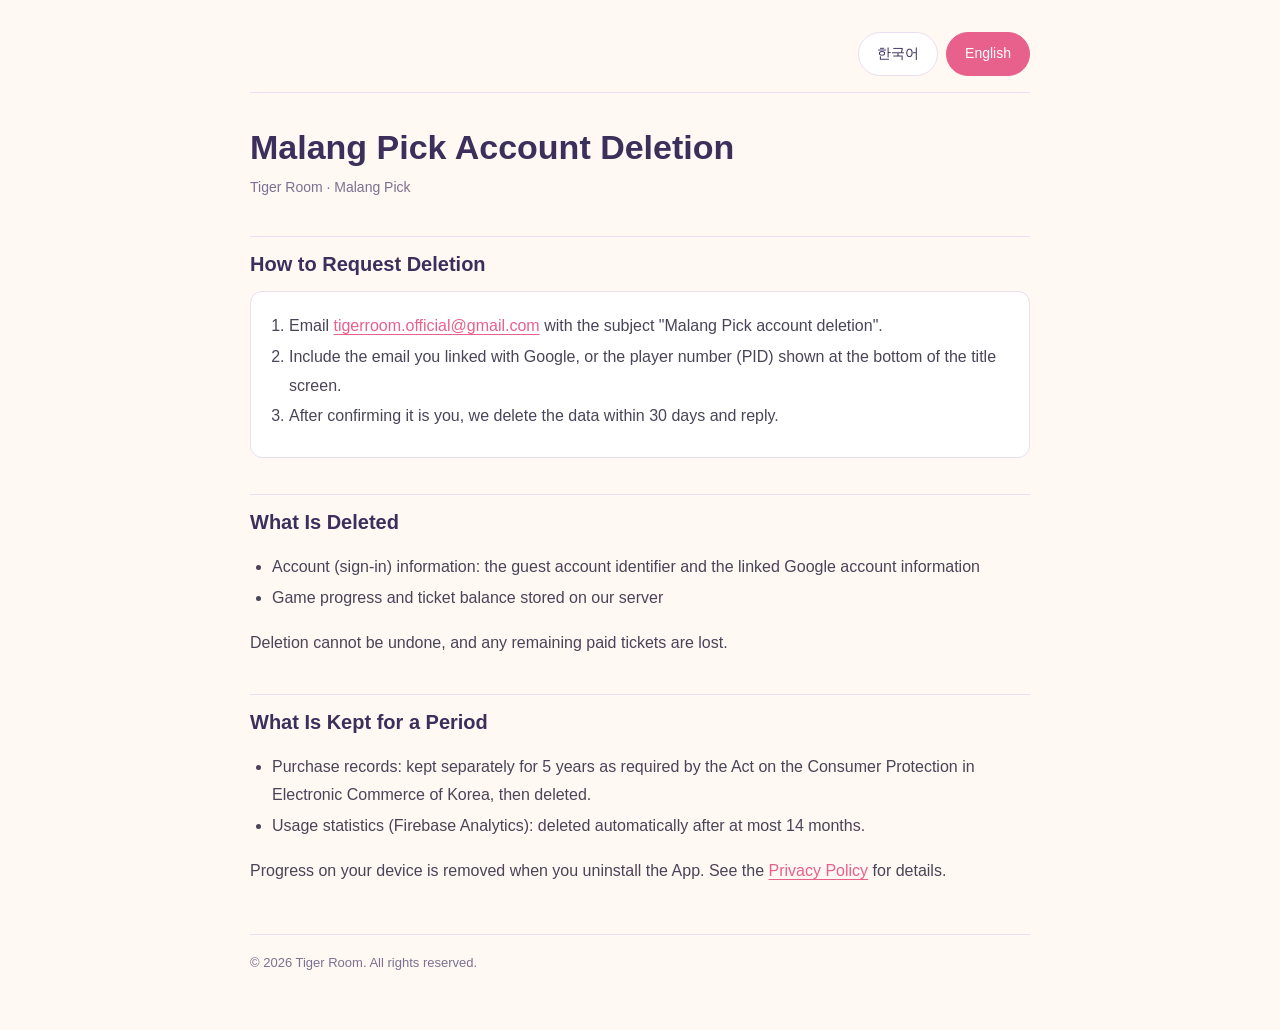
==== account-deletion.html @ 7fa78743 "Malang Pick privacy policy, terms of service and account deletion pages Served at mallang.tigerroom." ====
<!DOCTYPE html>
<html lang="ko">
<head>
<meta charset="UTF-8">
<meta name="viewport" content="width=device-width, initial-scale=1.0">
<title>말랑픽 계정 삭제 안내 · Malang Pick Account Deletion</title>
<meta name="description" content="Tiger Room 말랑픽(Malang Pick) 계정과 데이터 삭제 요청 방법">
<link rel="stylesheet" href="assets/site.css">
</head>
<body>

<div class="lang-toggle" role="group" aria-label="언어 / Language">
  <button type="button" data-lang="ko">한국어</button>
  <button type="button" data-lang="en">English</button>
</div>

<main id="ko" class="section" lang="ko">
<h1>말랑픽 계정 삭제 안내</h1>
<p class="updated">Tiger Room · 말랑픽(Malang Pick)</p>

<h2>삭제 요청 방법</h2>
<div class="box">
<ol>
  <li><a href="mailto:tigerroom.official@gmail.com?subject=%EB%A7%90%EB%9E%91%ED%94%BD%20%EA%B3%84%EC%A0%95%20%EC%82%AD%EC%A0%9C%20%EC%9A%94%EC%B2%AD">tigerroom.official@gmail.com</a>으로 제목 "말랑픽 계정 삭제 요청" 메일을 보냅니다.</li>
  <li>본문에 Google 연결에 쓴 이메일, 또는 앱 첫 화면 아래에 보이는 플레이어 번호(PID)를 적습니다.</li>
  <li>본인 확인 후 30일 이내에 삭제하고 결과를 회신합니다.</li>
</ol>
</div>

<h2>삭제되는 정보</h2>
<ul>
  <li>계정(로그인) 정보: 게스트 계정 식별자, 연결한 Google 계정 정보</li>
  <li>서버에 저장된 게임 기록과 티켓 잔액</li>
</ul>
<p>삭제하면 복구할 수 없고, 남은 유료 티켓도 함께 사라집니다.</p>

<h2>보관 후 파기하는 정보</h2>
<ul>
  <li>결제 기록: 「전자상거래 등에서의 소비자보호에 관한 법률」에 따라 5년간 분리 보관한 뒤 파기합니다.</li>
  <li>이용 통계(Firebase Analytics): 최대 14개월 뒤 자동 삭제됩니다.</li>
</ul>
<p>기기 안의 기록은 앱을 삭제하면 지워집니다. 자세한 내용은 <a href="privacy-policy.html">개인정보처리방침</a>을 참고해 주세요.</p>
</main>

<main id="en" class="section" lang="en">
<h1>Malang Pick Account Deletion</h1>
<p class="updated">Tiger Room · Malang Pick</p>

<h2>How to Request Deletion</h2>
<div class="box">
<ol>
  <li>Email <a href="mailto:tigerroom.official@gmail.com?subject=Malang%20Pick%20account%20deletion">tigerroom.official@gmail.com</a> with the subject "Malang Pick account deletion".</li>
  <li>Include the email you linked with Google, or the player number (PID) shown at the bottom of the title screen.</li>
  <li>After confirming it is you, we delete the data within 30 days and reply.</li>
</ol>
</div>

<h2>What Is Deleted</h2>
<ul>
  <li>Account (sign-in) information: the guest account identifier and the linked Google account information</li>
  <li>Game progress and ticket balance stored on our server</li>
</ul>
<p>Deletion cannot be undone, and any remaining paid tickets are lost.</p>

<h2>What Is Kept for a Period</h2>
<ul>
  <li>Purchase records: kept separately for 5 years as required by the Act on the Consumer Protection in Electronic Commerce of Korea, then deleted.</li>
  <li>Usage statistics (Firebase Analytics): deleted automatically after at most 14 months.</li>
</ul>
<p>Progress on your device is removed when you uninstall the App. See the <a href="privacy-policy.html?lang=en">Privacy Policy</a> for details.</p>
</main>

<footer>&copy; 2026 Tiger Room. All rights reserved.</footer>
<script src="assets/lang.js"></script>
</body>
</html>
---- assets/site.css ----
:root {
  color-scheme: light;
  --bg: #fff8f3;
  --card: #ffffff;
  --ink: #3b2f5c;
  --text: #4a4458;
  --soft: #7a7290;
  --accent: #e8618c;
  --accent-ink: #ffffff;
  --line: #eadff0;
  --head: #f6eefa;
}
@media (prefers-color-scheme: dark) {
  :root {
    color-scheme: dark;
    --bg: #1c1826;
    --card: #241f31;
    --ink: #efe8ff;
    --text: #d9d3e6;
    --soft: #a79fbe;
    --accent: #ff8fb1;
    --accent-ink: #1c1826;
    --line: #3a3350;
    --head: #2c2640;
  }
}
* { box-sizing: border-box; }
body {
  margin: 0 auto;
  max-width: 820px;
  padding: 32px 20px 56px;
  font-family: -apple-system, BlinkMacSystemFont, "Apple SD Gothic Neo", "Noto Sans KR", "Segoe UI", sans-serif;
  line-height: 1.8;
  background: var(--bg);
  color: var(--text);
  overflow-wrap: anywhere;
}
h1 { color: var(--ink); font-size: clamp(26px, 5vw, 34px); line-height: 1.35; margin: 32px 0 4px; }
h2 { color: var(--ink); font-size: 20px; line-height: 1.5; margin: 36px 0 8px; padding-top: 12px; border-top: 1px solid var(--line); }
h3 { color: var(--ink); font-size: 16px; margin: 20px 0 4px; }
a { color: var(--accent); text-underline-offset: 3px; }
:focus-visible { outline: 3px solid var(--accent); outline-offset: 3px; }
.updated { color: var(--soft); font-size: 14px; margin: 0 0 20px; }
.lead { background: var(--card); border: 1px solid var(--line); border-radius: 12px; padding: 14px 16px; }
.lang-toggle { display: flex; justify-content: flex-end; gap: 8px; padding-bottom: 16px; border-bottom: 1px solid var(--line); }
.lang-toggle button {
  min-height: 44px; padding: 8px 18px; border: 1px solid var(--line); border-radius: 999px;
  background: var(--card); color: var(--ink); font: inherit; font-size: 14px; cursor: pointer;
}
.lang-toggle button.active { background: var(--accent); border-color: var(--accent); color: var(--accent-ink); }
.section { display: none; }
.section.active { display: block; }
table { width: 100%; border-collapse: collapse; margin: 12px 0 8px; font-size: 14px; table-layout: fixed; background: var(--card); }
th, td { border: 1px solid var(--line); padding: 9px 10px; text-align: left; vertical-align: top; }
th { background: var(--head); color: var(--ink); }
ul, ol { padding-left: 22px; }
li { margin: 2px 0; }
.box { background: var(--card); border: 1px solid var(--line); border-radius: 12px; padding: 4px 16px 10px; margin: 12px 0; }
.links { display: flex; flex-wrap: wrap; gap: 8px 16px; font-size: 14px; }
footer { margin-top: 48px; padding-top: 16px; border-top: 1px solid var(--line); color: var(--soft); font-size: 13px; }
@media (max-width: 480px) {
  body { padding: 20px 16px 40px; }
  th, td { padding: 7px 6px; font-size: 12.5px; }
}
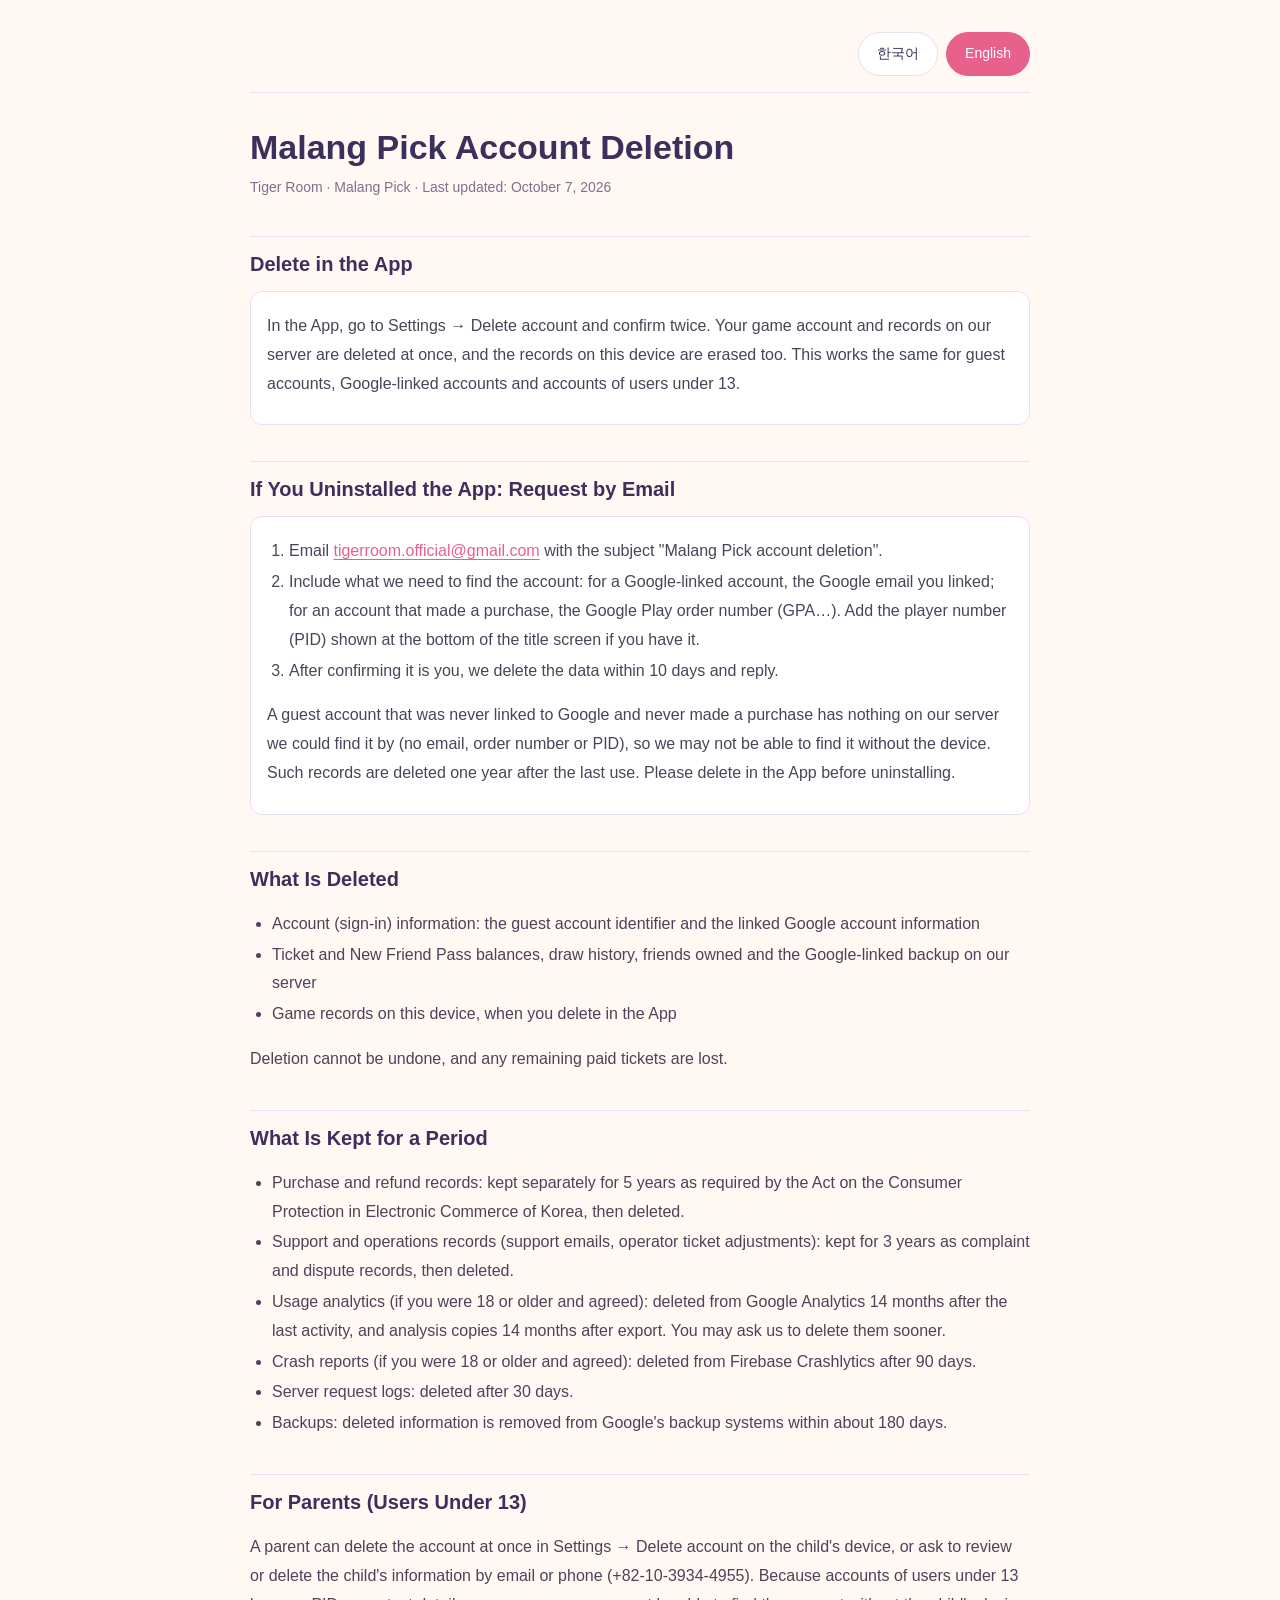
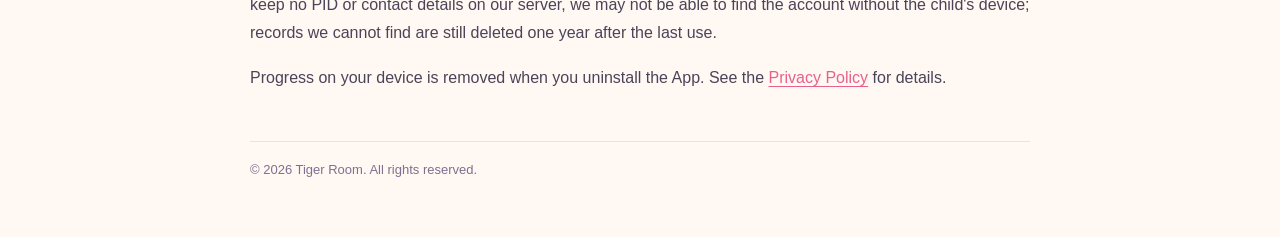
==== commit bc3d57ea: "Privacy policy 2026-10-07 for the first release; account deletion page - Matches b218: optional anal" ====
--- a/account-deletion.html
+++ b/account-deletion.html
@@ -16,57 +16,85 @@
 
 <main id="ko" class="section" lang="ko">
 <h1>말랑픽 계정 삭제 안내</h1>
-<p class="updated">Tiger Room · 말랑픽(Malang Pick)</p>
+<p class="updated">Tiger Room · 말랑픽(Malang Pick) · 최종 수정: 2026년 10월 7일</p>
 
-<h2>삭제 요청 방법</h2>
+<h2>앱에서 바로 삭제</h2>
+<div class="box">
+<p>앱의 설정 → 계정 삭제에서 두 번 확인하면 서버의 게임 계정과 기록이 바로 삭제되고, 이 기기의 기록도 지워집니다. 게스트 계정, Google 연결 계정, 13세 미만 계정 모두 같습니다.</p>
+</div>
+
+<h2>앱을 지웠다면: 이메일로 요청</h2>
 <div class="box">
 <ol>
   <li><a href="mailto:tigerroom.official@gmail.com?subject=%EB%A7%90%EB%9E%91%ED%94%BD%20%EA%B3%84%EC%A0%95%20%EC%82%AD%EC%A0%9C%20%EC%9A%94%EC%B2%AD">tigerroom.official@gmail.com</a>으로 제목 "말랑픽 계정 삭제 요청" 메일을 보냅니다.</li>
-  <li>본문에 Google 연결에 쓴 이메일, 또는 앱 첫 화면 아래에 보이는 플레이어 번호(PID)를 적습니다.</li>
-  <li>본인 확인 후 30일 이내에 삭제하고 결과를 회신합니다.</li>
+  <li>본문에 계정을 찾을 정보를 적습니다. Google 연결 계정은 연결한 Google 이메일을, 결제한 적이 있는 계정은 Google Play 주문번호(GPA…)를 적어 주세요. 앱 첫 화면 아래의 플레이어 번호(PID)가 있으면 함께 적어 주세요.</li>
+  <li>본인 확인 후 10일 이내에 삭제하고 결과를 회신합니다.</li>
 </ol>
+<p>Google에 연결하지 않았고 결제한 적도 없는 게스트 계정은 서버에 이메일 · 주문번호 · PID처럼 계정을 찾을 정보가 없어, 기기 없이는 찾지 못할 수 있습니다. 이런 기록은 마지막 이용 후 1년이 지나면 삭제됩니다. 앱을 지우기 전에 앱에서 삭제해 주세요.</p>
 </div>
 
 <h2>삭제되는 정보</h2>
 <ul>
   <li>계정(로그인) 정보: 게스트 계정 식별자, 연결한 Google 계정 정보</li>
-  <li>서버에 저장된 게임 기록과 티켓 잔액</li>
+  <li>서버의 티켓 · 새 친구 확정권 잔액, 뽑기 기록, 보유 친구, Google 연결 백업</li>
+  <li>앱에서 삭제한 경우 이 기기의 게임 기록</li>
 </ul>
 <p>삭제하면 복구할 수 없고, 남은 유료 티켓도 함께 사라집니다.</p>
 
 <h2>보관 후 파기하는 정보</h2>
 <ul>
-  <li>결제 기록: 「전자상거래 등에서의 소비자보호에 관한 법률」에 따라 5년간 분리 보관한 뒤 파기합니다.</li>
-  <li>이용 통계(Firebase Analytics): 최대 14개월 뒤 자동 삭제됩니다.</li>
+  <li>결제 · 환불 기록: 「전자상거래 등에서의 소비자보호에 관한 법률」에 따라 5년간 분리 보관한 뒤 파기합니다.</li>
+  <li>문의와 운영 처리 기록(문의 메일, 운영자의 티켓 지급 · 회수 기록): 소비자 불만 · 분쟁 처리 기록으로 3년간 보관한 뒤 파기합니다.</li>
+  <li>사용통계(18세 이상이 동의한 경우): Google Analytics에서 마지막 활동부터 14개월이 지나면 삭제되고, 분석용 사본도 14개월 뒤 삭제합니다. 더 빨리 지우도록 요청할 수 있습니다.</li>
+  <li>오류 보고(18세 이상이 동의한 경우): Firebase Crashlytics에서 90일 뒤 삭제됩니다.</li>
+  <li>서버 요청 기록: 30일 뒤 삭제됩니다.</li>
+  <li>백업: 삭제한 정보는 Google 백업 시스템에서도 최대 약 180일 안에 지워집니다.</li>
 </ul>
+
+<h2>보호자 안내 (13세 미만)</h2>
+<p>보호자는 아이의 기기에서 설정 → 계정 삭제로 바로 지우거나, 위 이메일 또는 전화(010-3934-4955)로 열람 · 삭제를 요청할 수 있습니다. 13세 미만 계정은 서버에 PID나 연락처를 두지 않아 기기 없이는 찾지 못할 수 있으며, 찾지 못한 기록도 마지막 이용 후 1년이 지나면 삭제됩니다.</p>
 <p>기기 안의 기록은 앱을 삭제하면 지워집니다. 자세한 내용은 <a href="privacy-policy.html">개인정보처리방침</a>을 참고해 주세요.</p>
 </main>
 
 <main id="en" class="section" lang="en">
 <h1>Malang Pick Account Deletion</h1>
-<p class="updated">Tiger Room · Malang Pick</p>
+<p class="updated">Tiger Room · Malang Pick · Last updated: October 7, 2026</p>
 
-<h2>How to Request Deletion</h2>
+<h2>Delete in the App</h2>
+<div class="box">
+<p>In the App, go to Settings → Delete account and confirm twice. Your game account and records on our server are deleted at once, and the records on this device are erased too. This works the same for guest accounts, Google-linked accounts and accounts of users under 13.</p>
+</div>
+
+<h2>If You Uninstalled the App: Request by Email</h2>
 <div class="box">
 <ol>
   <li>Email <a href="mailto:tigerroom.official@gmail.com?subject=Malang%20Pick%20account%20deletion">tigerroom.official@gmail.com</a> with the subject "Malang Pick account deletion".</li>
-  <li>Include the email you linked with Google, or the player number (PID) shown at the bottom of the title screen.</li>
-  <li>After confirming it is you, we delete the data within 30 days and reply.</li>
+  <li>Include what we need to find the account: for a Google-linked account, the Google email you linked; for an account that made a purchase, the Google Play order number (GPA…). Add the player number (PID) shown at the bottom of the title screen if you have it.</li>
+  <li>After confirming it is you, we delete the data within 10 days and reply.</li>
 </ol>
+<p>A guest account that was never linked to Google and never made a purchase has nothing on our server we could find it by (no email, order number or PID), so we may not be able to find it without the device. Such records are deleted one year after the last use. Please delete in the App before uninstalling.</p>
 </div>
 
 <h2>What Is Deleted</h2>
 <ul>
   <li>Account (sign-in) information: the guest account identifier and the linked Google account information</li>
-  <li>Game progress and ticket balance stored on our server</li>
+  <li>Ticket and New Friend Pass balances, draw history, friends owned and the Google-linked backup on our server</li>
+  <li>Game records on this device, when you delete in the App</li>
 </ul>
 <p>Deletion cannot be undone, and any remaining paid tickets are lost.</p>
 
 <h2>What Is Kept for a Period</h2>
 <ul>
-  <li>Purchase records: kept separately for 5 years as required by the Act on the Consumer Protection in Electronic Commerce of Korea, then deleted.</li>
-  <li>Usage statistics (Firebase Analytics): deleted automatically after at most 14 months.</li>
+  <li>Purchase and refund records: kept separately for 5 years as required by the Act on the Consumer Protection in Electronic Commerce of Korea, then deleted.</li>
+  <li>Support and operations records (support emails, operator ticket adjustments): kept for 3 years as complaint and dispute records, then deleted.</li>
+  <li>Usage analytics (if you were 18 or older and agreed): deleted from Google Analytics 14 months after the last activity, and analysis copies 14 months after export. You may ask us to delete them sooner.</li>
+  <li>Crash reports (if you were 18 or older and agreed): deleted from Firebase Crashlytics after 90 days.</li>
+  <li>Server request logs: deleted after 30 days.</li>
+  <li>Backups: deleted information is removed from Google's backup systems within about 180 days.</li>
 </ul>
+
+<h2>For Parents (Users Under 13)</h2>
+<p>A parent can delete the account at once in Settings → Delete account on the child's device, or ask to review or delete the child's information by email or phone (+82-10-3934-4955). Because accounts of users under 13 keep no PID or contact details on our server, we may not be able to find the account without the child's device; records we cannot find are still deleted one year after the last use.</p>
 <p>Progress on your device is removed when you uninstall the App. See the <a href="privacy-policy.html?lang=en">Privacy Policy</a> for details.</p>
 </main>
 
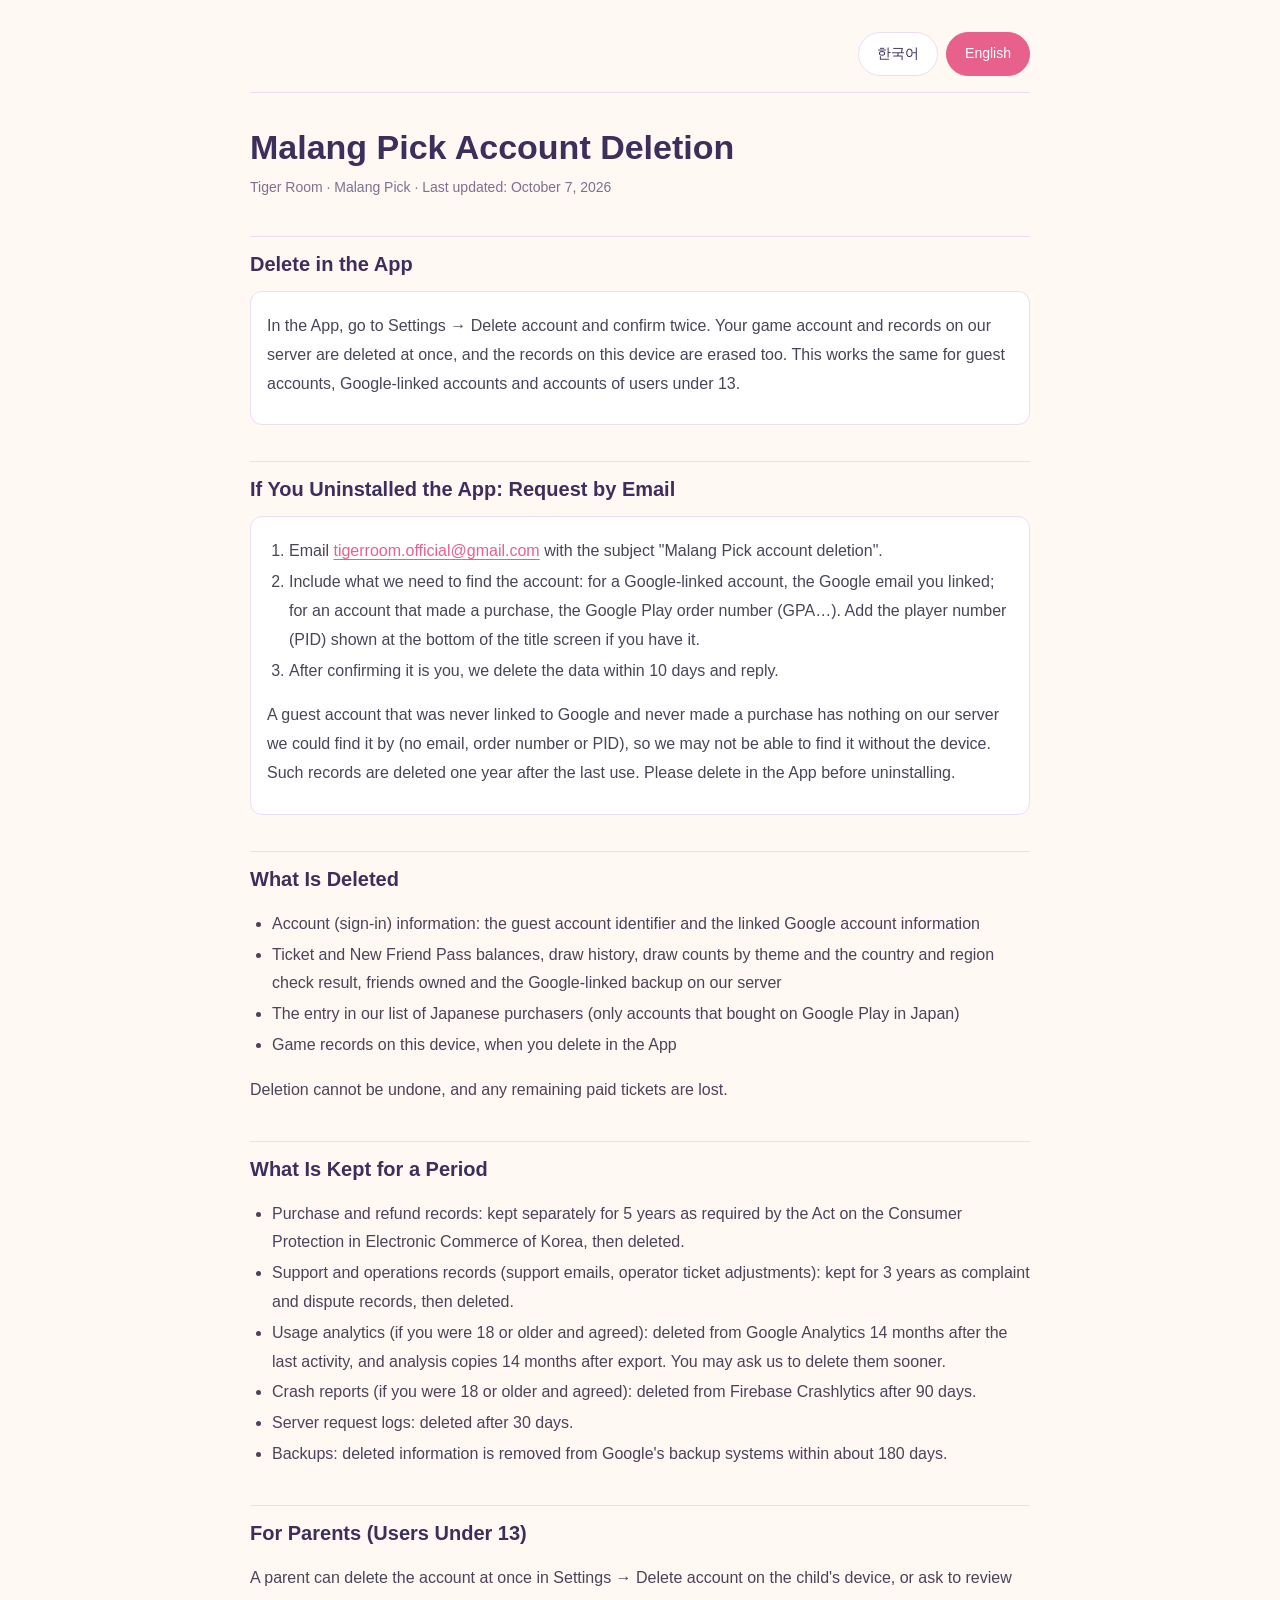
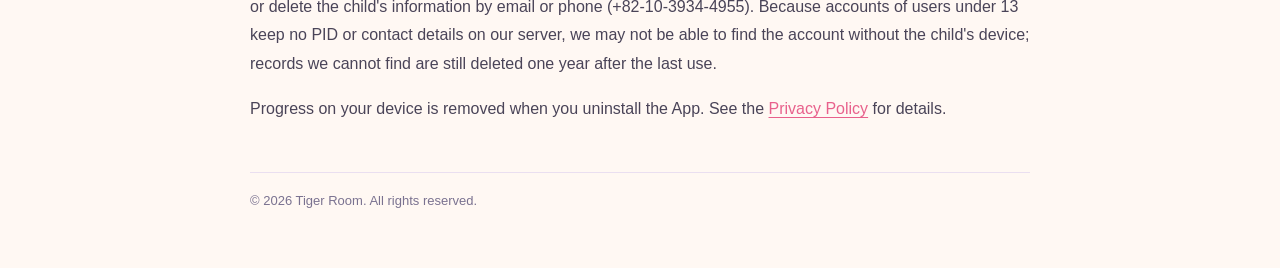
==== commit dd827aa1: "Privacy policy: country check, secret rule, purchase country, Japanese purchaser list, Korean under-" ====
--- a/account-deletion.html
+++ b/account-deletion.html
@@ -36,7 +36,8 @@
 <h2>삭제되는 정보</h2>
 <ul>
   <li>계정(로그인) 정보: 게스트 계정 식별자, 연결한 Google 계정 정보</li>
-  <li>서버의 티켓 · 새 친구 확정권 잔액, 뽑기 기록, 보유 친구, Google 연결 백업</li>
+  <li>서버의 티켓 · 새 친구 확정권 잔액, 뽑기 기록, 테마별 뽑기 횟수와 국가 · 지역 판정 결과, 보유 친구, Google 연결 백업</li>
+  <li>일본 결제자 목록의 항목(일본 Google Play에서 결제한 계정만)</li>
   <li>앱에서 삭제한 경우 이 기기의 게임 기록</li>
 </ul>
 <p>삭제하면 복구할 수 없고, 남은 유료 티켓도 함께 사라집니다.</p>
@@ -78,7 +79,8 @@
 <h2>What Is Deleted</h2>
 <ul>
   <li>Account (sign-in) information: the guest account identifier and the linked Google account information</li>
-  <li>Ticket and New Friend Pass balances, draw history, friends owned and the Google-linked backup on our server</li>
+  <li>Ticket and New Friend Pass balances, draw history, draw counts by theme and the country and region check result, friends owned and the Google-linked backup on our server</li>
+  <li>The entry in our list of Japanese purchasers (only accounts that bought on Google Play in Japan)</li>
   <li>Game records on this device, when you delete in the App</li>
 </ul>
 <p>Deletion cannot be undone, and any remaining paid tickets are lost.</p>
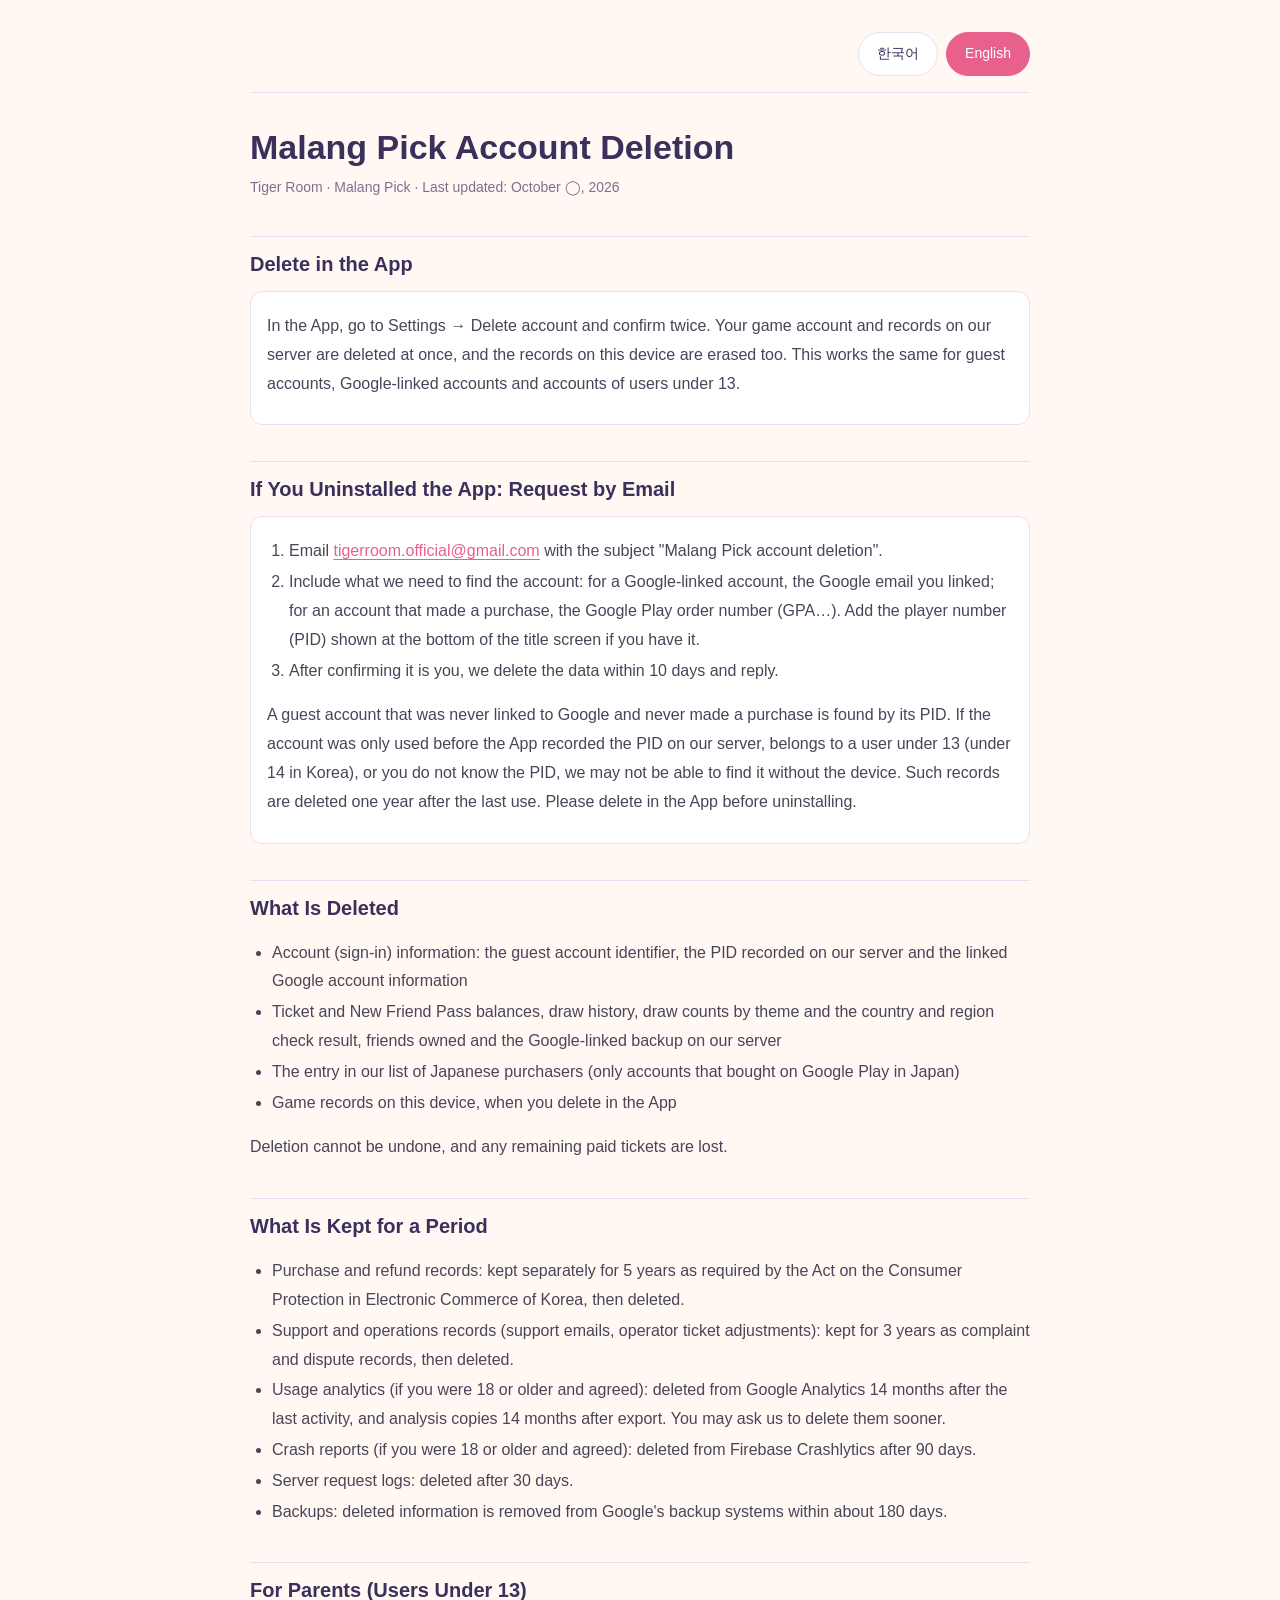
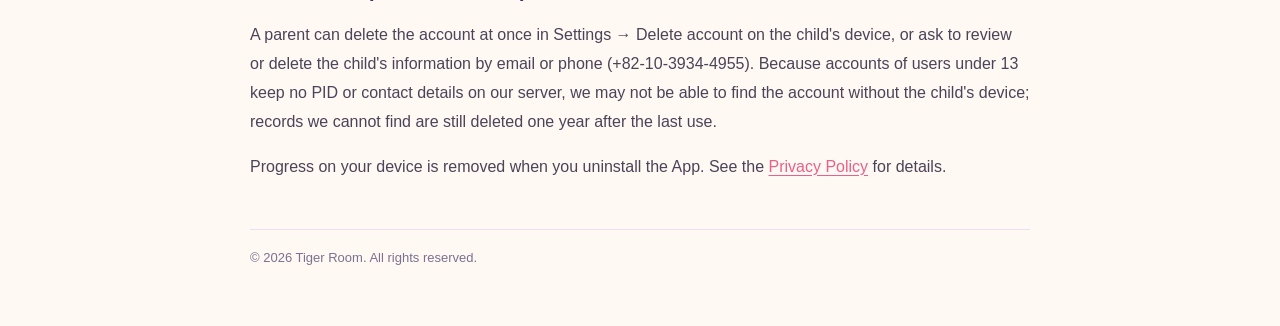
==== commit aa45386b: "Privacy policy draft: PID recorded on the server for accounts 13+ (14+ in Korea), ticket transfer by" ====
--- a/account-deletion.html
+++ b/account-deletion.html
@@ -16,7 +16,7 @@
 
 <main id="ko" class="section" lang="ko">
 <h1>말랑픽 계정 삭제 안내</h1>
-<p class="updated">Tiger Room · 말랑픽(Malang Pick) · 최종 수정: 2026년 10월 7일</p>
+<p class="updated">Tiger Room · 말랑픽(Malang Pick) · 최종 수정: 2026년 10월 ◯일</p>
 
 <h2>앱에서 바로 삭제</h2>
 <div class="box">
@@ -30,12 +30,12 @@
   <li>본문에 계정을 찾을 정보를 적습니다. Google 연결 계정은 연결한 Google 이메일을, 결제한 적이 있는 계정은 Google Play 주문번호(GPA…)를 적어 주세요. 앱 첫 화면 아래의 플레이어 번호(PID)가 있으면 함께 적어 주세요.</li>
   <li>본인 확인 후 10일 이내에 삭제하고 결과를 회신합니다.</li>
 </ol>
-<p>Google에 연결하지 않았고 결제한 적도 없는 게스트 계정은 서버에 이메일 · 주문번호 · PID처럼 계정을 찾을 정보가 없어, 기기 없이는 찾지 못할 수 있습니다. 이런 기록은 마지막 이용 후 1년이 지나면 삭제됩니다. 앱을 지우기 전에 앱에서 삭제해 주세요.</p>
+<p>Google에 연결하지 않았고 결제한 적도 없는 게스트 계정은 PID로 찾습니다. PID가 서버에 기록되기 전에만 앱을 쓴 계정, 13세 미만(한국은 만 14세 미만) 계정, PID를 모르는 경우에는 기기 없이는 찾지 못할 수 있습니다. 이런 기록은 마지막 이용 후 1년이 지나면 삭제됩니다. 앱을 지우기 전에 앱에서 삭제해 주세요.</p>
 </div>
 
 <h2>삭제되는 정보</h2>
 <ul>
-  <li>계정(로그인) 정보: 게스트 계정 식별자, 연결한 Google 계정 정보</li>
+  <li>계정(로그인) 정보: 게스트 계정 식별자, 서버에 기록한 PID, 연결한 Google 계정 정보</li>
   <li>서버의 티켓 · 새 친구 확정권 잔액, 뽑기 기록, 테마별 뽑기 횟수와 국가 · 지역 판정 결과, 보유 친구, Google 연결 백업</li>
   <li>일본 결제자 목록의 항목(일본 Google Play에서 결제한 계정만)</li>
   <li>앱에서 삭제한 경우 이 기기의 게임 기록</li>
@@ -59,7 +59,7 @@
 
 <main id="en" class="section" lang="en">
 <h1>Malang Pick Account Deletion</h1>
-<p class="updated">Tiger Room · Malang Pick · Last updated: October 7, 2026</p>
+<p class="updated">Tiger Room · Malang Pick · Last updated: October ◯, 2026</p>
 
 <h2>Delete in the App</h2>
 <div class="box">
@@ -73,12 +73,12 @@
   <li>Include what we need to find the account: for a Google-linked account, the Google email you linked; for an account that made a purchase, the Google Play order number (GPA…). Add the player number (PID) shown at the bottom of the title screen if you have it.</li>
   <li>After confirming it is you, we delete the data within 10 days and reply.</li>
 </ol>
-<p>A guest account that was never linked to Google and never made a purchase has nothing on our server we could find it by (no email, order number or PID), so we may not be able to find it without the device. Such records are deleted one year after the last use. Please delete in the App before uninstalling.</p>
+<p>A guest account that was never linked to Google and never made a purchase is found by its PID. If the account was only used before the App recorded the PID on our server, belongs to a user under 13 (under 14 in Korea), or you do not know the PID, we may not be able to find it without the device. Such records are deleted one year after the last use. Please delete in the App before uninstalling.</p>
 </div>
 
 <h2>What Is Deleted</h2>
 <ul>
-  <li>Account (sign-in) information: the guest account identifier and the linked Google account information</li>
+  <li>Account (sign-in) information: the guest account identifier, the PID recorded on our server and the linked Google account information</li>
   <li>Ticket and New Friend Pass balances, draw history, draw counts by theme and the country and region check result, friends owned and the Google-linked backup on our server</li>
   <li>The entry in our list of Japanese purchasers (only accounts that bought on Google Play in Japan)</li>
   <li>Game records on this device, when you delete in the App</li>
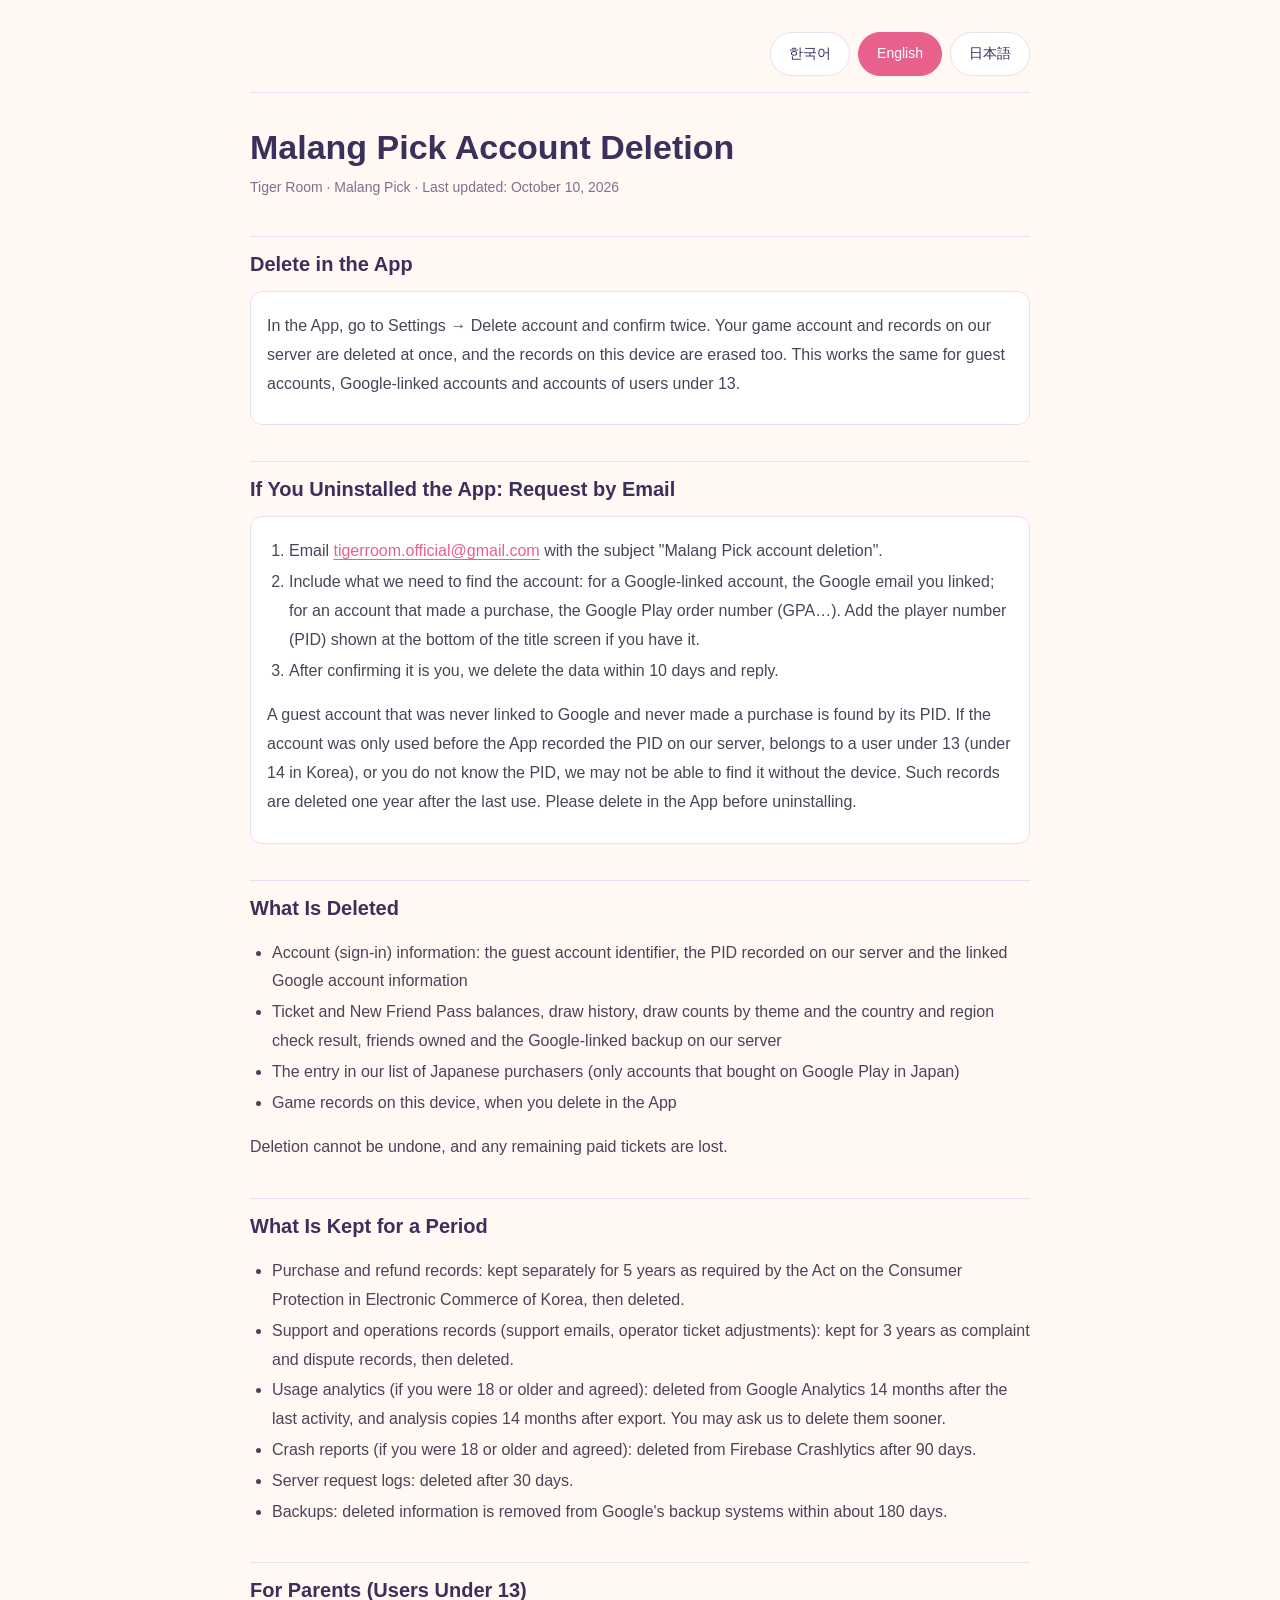
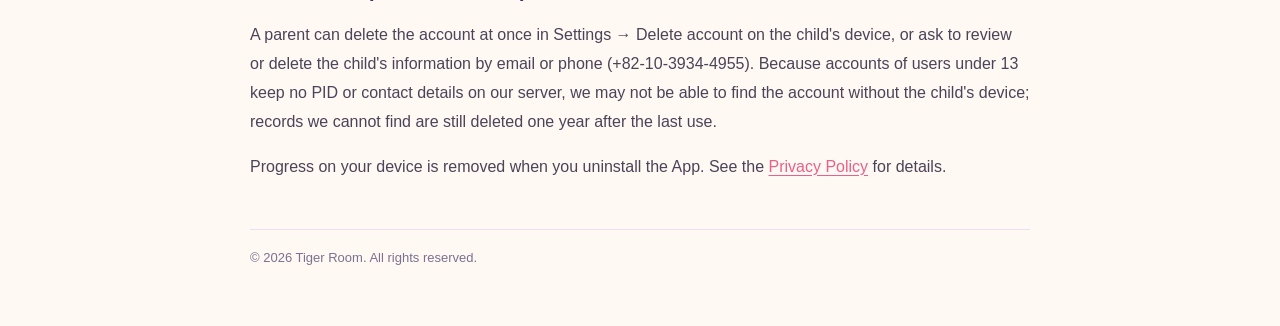
==== commit b06a5fe3: "Japan release pages (2026-10-10): Japanese privacy policy, terms, account deletion, 特定商取引法に基づく表記, 提供" ====
--- a/account-deletion.html
+++ b/account-deletion.html
@@ -3,20 +3,21 @@
 <head>
 <meta charset="UTF-8">
 <meta name="viewport" content="width=device-width, initial-scale=1.0">
-<title>말랑픽 계정 삭제 안내 · Malang Pick Account Deletion</title>
+<title>말랑픽 계정 삭제 안내 · Malang Pick Account Deletion · マランピック アカウント削除のご案内</title>
 <meta name="description" content="Tiger Room 말랑픽(Malang Pick) 계정과 데이터 삭제 요청 방법">
 <link rel="stylesheet" href="assets/site.css">
 </head>
 <body>
 
-<div class="lang-toggle" role="group" aria-label="언어 / Language">
+<div class="lang-toggle" role="group" aria-label="언어 / Language / 言語">
   <button type="button" data-lang="ko">한국어</button>
   <button type="button" data-lang="en">English</button>
+  <button type="button" data-lang="ja">日本語</button>
 </div>
 
 <main id="ko" class="section" lang="ko">
 <h1>말랑픽 계정 삭제 안내</h1>
-<p class="updated">Tiger Room · 말랑픽(Malang Pick) · 최종 수정: 2026년 10월 ◯일</p>
+<p class="updated">Tiger Room · 말랑픽(Malang Pick) · 최종 수정: 2026년 10월 10일</p>
 
 <h2>앱에서 바로 삭제</h2>
 <div class="box">
@@ -59,7 +60,7 @@
 
 <main id="en" class="section" lang="en">
 <h1>Malang Pick Account Deletion</h1>
-<p class="updated">Tiger Room · Malang Pick · Last updated: October ◯, 2026</p>
+<p class="updated">Tiger Room · Malang Pick · Last updated: October 10, 2026</p>
 
 <h2>Delete in the App</h2>
 <div class="box">
@@ -100,6 +101,51 @@
 <p>Progress on your device is removed when you uninstall the App. See the <a href="privacy-policy.html?lang=en">Privacy Policy</a> for details.</p>
 </main>
 
+<!-- Draft 2026-10-07 (Builds/japan-launch-20261007, not published): the ko/en page of 2026-10-07 (mallang-site dd827aa) in Japanese, merged with
+     the Opus/Astra review (review/ja-store-web-decisions.md); "b219" lines are the same additions as privacy-policy section 8. The app opens this page with ?lang=ja from b219 (ShellAccountUI.OpenDeletionPage). -->
+<main id="ja" class="section" lang="ja">
+<h1>マランピック アカウント削除のご案内</h1>
+<p class="updated">Tiger Room · マランピック（Malang Pick） · 最終更新：2026年10月10日</p>
+
+<h2>アプリですぐに削除</h2>
+<div class="box">
+<p>アプリの設定 → アカウント削除で2回確認すると、サーバーのゲームアカウントと記録がすぐに削除され、この端末の記録も消去されます。ゲストアカウント、Google連携アカウント、13歳未満の方のアカウントのいずれも同じです。</p>
+</div>
+
+<h2>アプリを削除した場合：メールでお申し込み</h2>
+<div class="box">
+<ol>
+  <li><a href="mailto:tigerroom.official@gmail.com?subject=%E3%83%9E%E3%83%A9%E3%83%B3%E3%83%94%E3%83%83%E3%82%AF%20%E3%82%A2%E3%82%AB%E3%82%A6%E3%83%B3%E3%83%88%E5%89%8A%E9%99%A4%E3%81%AE%E3%81%8A%E7%94%B3%E3%81%97%E8%BE%BC%E3%81%BF">tigerroom.official@gmail.com</a>に、件名「マランピック アカウント削除のお申し込み」でメールをお送りください。</li>
+  <li>本文に、アカウントを探すための情報をお書きください。Google連携アカウントは連携したGoogleのメールアドレスを、購入したことのあるアカウントはGoogle Playの注文番号（GPA…）をお書きください。タイトル画面の下に表示されるプレイヤー番号（PID）がわかれば、あわせてお書きください。</li>
+  <li>ご本人の確認後、10日以内に削除し、結果をご返信します。</li>
+</ol>
+<p>Google連携をしたことがなく、購入したこともないゲストアカウントは、PIDで探します。PIDがサーバーに記録される前にだけアプリを使ったアカウント、13歳未満（韓国は満14歳未満）の方のアカウント、PIDがわからない場合は、端末がないと見つけられないことがあります。このような記録は、最後の利用から1年がたつと削除されます。アプリを削除する前に、アプリでアカウントを削除してください。</p>
+</div>
+
+<h2>削除される情報</h2>
+<ul>
+  <li>アカウント（ログイン）の情報：ゲストアカウントの識別子、サーバーに記録したPID、連携したGoogleアカウントの情報</li>
+  <li>サーバーのチケット・未所持確定チケットの残高、ガチャの記録、テーマごとのガチャの回数と国・地域の判定の結果<!-- b219 -->、持っているともだち、Google連携のバックアップ</li>
+  <li>日本の購入者の一覧に登録されたそのアカウントの情報（日本のGoogle Playで購入したアカウントだけ）<!-- b219 --></li>
+  <li>アプリで削除した場合は、この端末のゲームの記録</li>
+</ul>
+<p>削除すると元に戻せず、残っている有償チケットもいっしょに消えます。</p>
+
+<h2>保存したあとに破棄する情報</h2>
+<ul>
+  <li>購入・払い戻しの記録：運営会社の所在国である韓国の「電子商取引等における消費者保護に関する法律」にもとづき、5年間ほかの情報と分けて保存したあとに破棄します。</li>
+  <li>お問い合わせと運営上の処理の記録（お問い合わせのメール、運営者によるチケットの付与・回収の記録）：消費者の苦情・紛争の処理の記録として3年間保存したあとに破棄します。</li>
+  <li>利用統計（18歳以上の方が同意した場合）：Google Analyticsで最後の活動から14か月がたつと削除され、分析用のコピーも14か月後に削除します。より早い削除をご請求いただくこともできます。</li>
+  <li>エラーレポート（18歳以上の方が同意した場合）：Firebase Crashlyticsで90日後に削除されます。</li>
+  <li>サーバーのリクエストの記録：30日後に削除されます。</li>
+  <li>バックアップ：削除した情報は、Googleのバックアップシステムからも、最長でおよそ180日以内に消去されます。</li>
+</ul>
+
+<h2>保護者の方へ（13歳未満のお子さま）</h2>
+<p>保護者の方は、お子さまの端末でアプリを開き、設定 → アカウント削除からすぐに削除するか、上のメールまたは電話（+82-10-3934-4955）で、閲覧・削除をご請求いただけます。13歳未満の方のアカウントは、サーバーにPIDや連絡先を置かないため、端末がないと見つけられないことがあります。見つけられなかった記録も、最後の利用から1年がたつと削除されます。</p>
+<p>端末内の記録は、アプリを削除すると消去されます。くわしくは<a href="privacy-policy.html?lang=ja">プライバシーポリシー</a>をご覧ください。</p>
+</main>
+
 <footer>&copy; 2026 Tiger Room. All rights reserved.</footer>
 <script src="assets/lang.js"></script>
 </body>
--- a/assets/site.css
+++ b/assets/site.css
@@ -42,12 +42,14 @@
 :focus-visible { outline: 3px solid var(--accent); outline-offset: 3px; }
 .updated { color: var(--soft); font-size: 14px; margin: 0 0 20px; }
 .lead { background: var(--card); border: 1px solid var(--line); border-radius: 12px; padding: 14px 16px; }
-.lang-toggle { display: flex; justify-content: flex-end; gap: 8px; padding-bottom: 16px; border-bottom: 1px solid var(--line); }
+.lang-toggle { display: flex; flex-wrap: wrap; justify-content: flex-end; gap: 8px; padding-bottom: 16px; border-bottom: 1px solid var(--line); }
 .lang-toggle button {
   min-height: 44px; padding: 8px 18px; border: 1px solid var(--line); border-radius: 999px;
   background: var(--card); color: var(--ink); font: inherit; font-size: 14px; cursor: pointer;
 }
 .lang-toggle button.active { background: var(--accent); border-color: var(--accent); color: var(--accent-ink); }
+/* Japanese sections and pages (2026-10, Builds/japan-launch-20261007): Japanese system fonts first */
+main:lang(ja), .lang-toggle button[data-lang="ja"] { font-family: -apple-system, BlinkMacSystemFont, "Hiragino Sans", "Hiragino Kaku Gothic ProN", "Noto Sans JP", "Yu Gothic", Meiryo, "Segoe UI", sans-serif; line-break: strict; }
 .section { display: none; }
 .section.active { display: block; }
 table { width: 100%; border-collapse: collapse; margin: 12px 0 8px; font-size: 14px; table-layout: fixed; background: var(--card); }
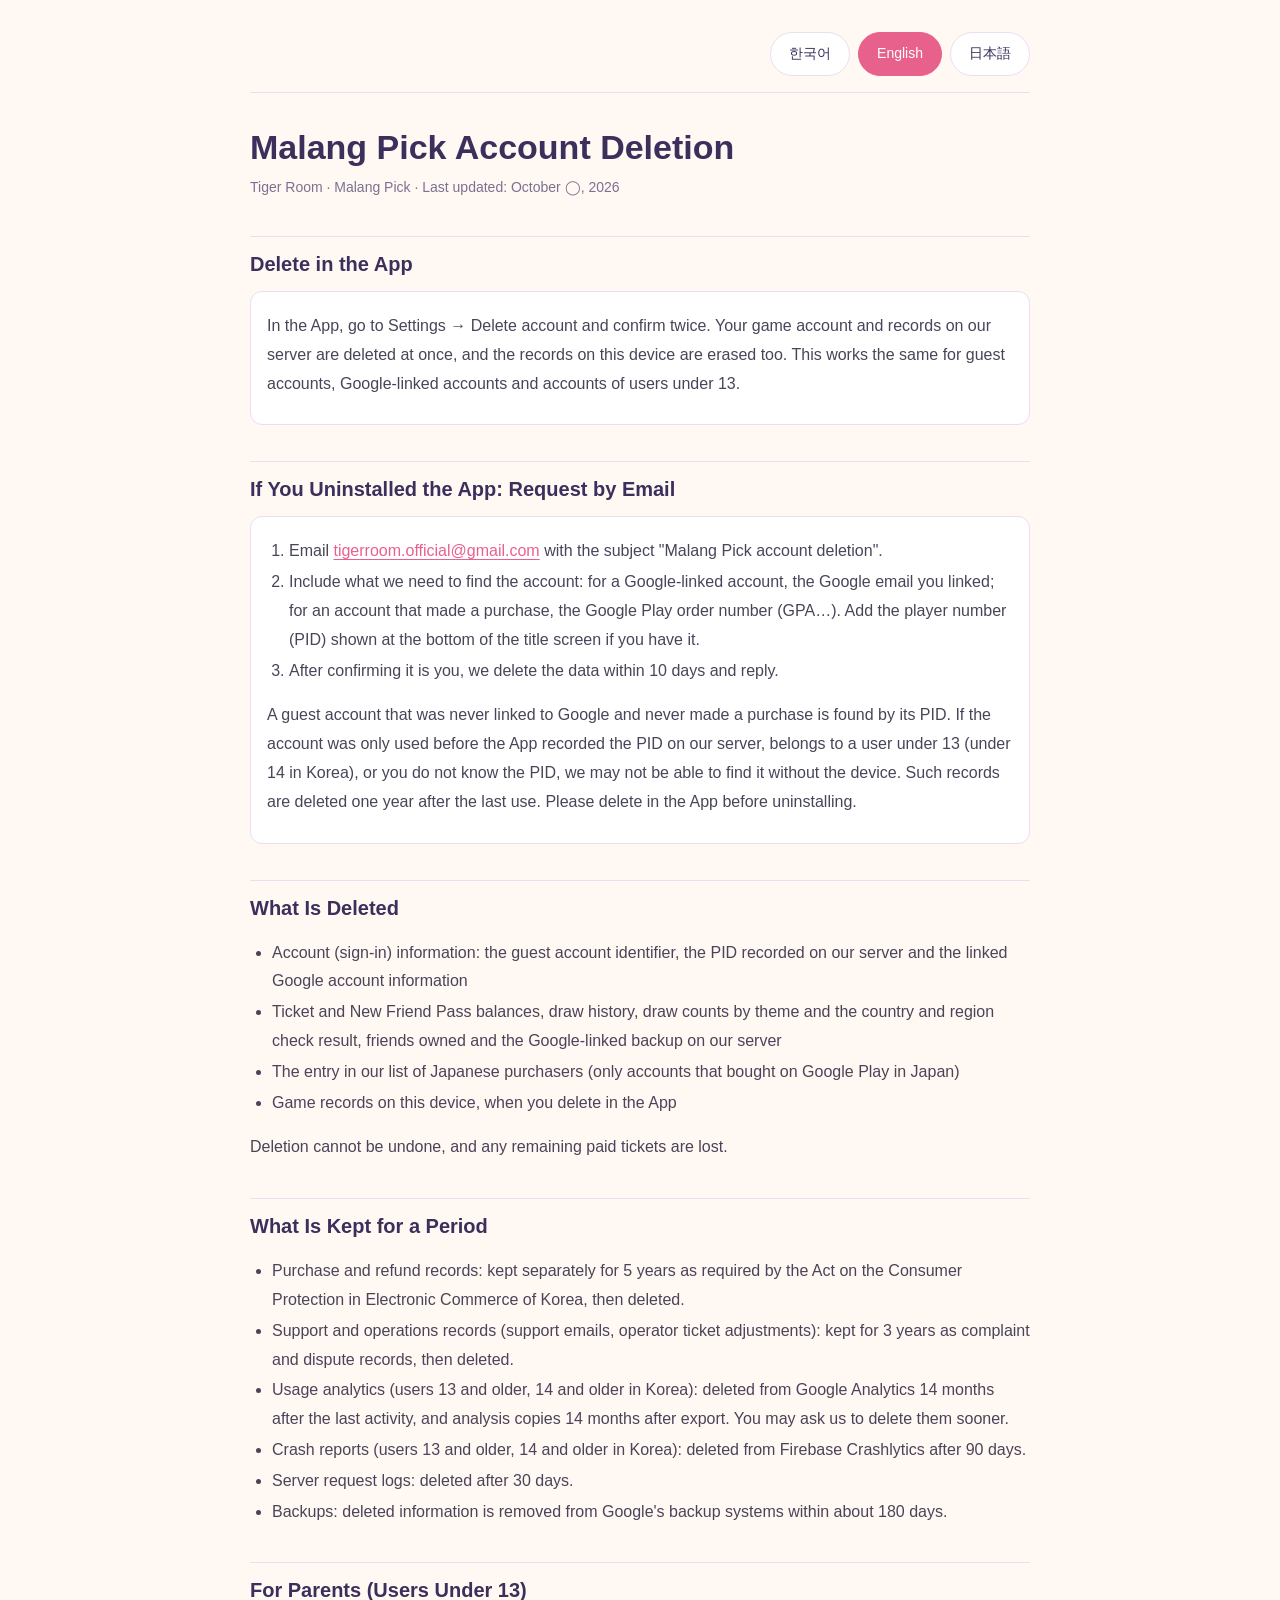
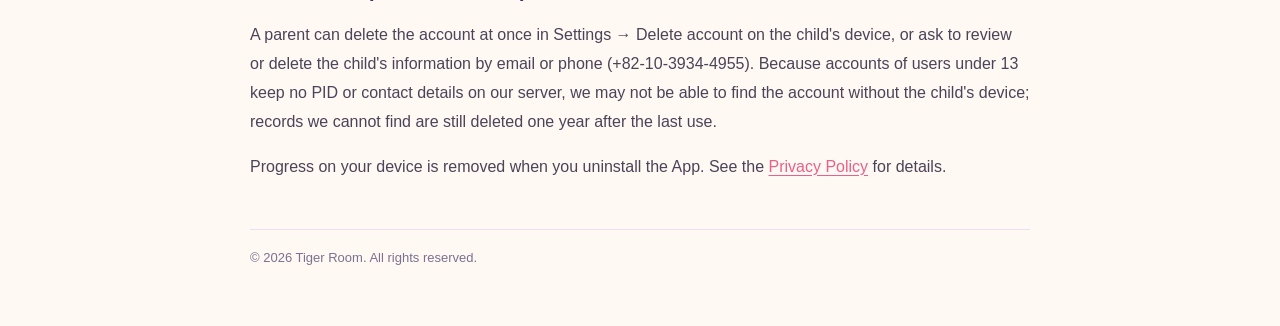
==== commit 9dbf934a: "Privacy policy draft: analytics and crash reports on by default for 13+ (14+ in Korea), ad measureme" ====
--- a/account-deletion.html
+++ b/account-deletion.html
@@ -17,7 +17,7 @@
 
 <main id="ko" class="section" lang="ko">
 <h1>말랑픽 계정 삭제 안내</h1>
-<p class="updated">Tiger Room · 말랑픽(Malang Pick) · 최종 수정: 2026년 10월 10일</p>
+<p class="updated">Tiger Room · 말랑픽(Malang Pick) · 최종 수정: 2026년 10월 ◯일</p>
 
 <h2>앱에서 바로 삭제</h2>
 <div class="box">
@@ -47,8 +47,8 @@
 <ul>
   <li>결제 · 환불 기록: 「전자상거래 등에서의 소비자보호에 관한 법률」에 따라 5년간 분리 보관한 뒤 파기합니다.</li>
   <li>문의와 운영 처리 기록(문의 메일, 운영자의 티켓 지급 · 회수 기록): 소비자 불만 · 분쟁 처리 기록으로 3년간 보관한 뒤 파기합니다.</li>
-  <li>사용통계(18세 이상이 동의한 경우): Google Analytics에서 마지막 활동부터 14개월이 지나면 삭제되고, 분석용 사본도 14개월 뒤 삭제합니다. 더 빨리 지우도록 요청할 수 있습니다.</li>
-  <li>오류 보고(18세 이상이 동의한 경우): Firebase Crashlytics에서 90일 뒤 삭제됩니다.</li>
+  <li>사용통계(13세 이상, 한국은 만 14세 이상): Google Analytics에서 마지막 활동부터 14개월이 지나면 삭제되고, 분석용 사본도 14개월 뒤 삭제합니다. 더 빨리 지우도록 요청할 수 있습니다.</li>
+  <li>오류 보고(13세 이상, 한국은 만 14세 이상): Firebase Crashlytics에서 90일 뒤 삭제됩니다.</li>
   <li>서버 요청 기록: 30일 뒤 삭제됩니다.</li>
   <li>백업: 삭제한 정보는 Google 백업 시스템에서도 최대 약 180일 안에 지워집니다.</li>
 </ul>
@@ -60,7 +60,7 @@
 
 <main id="en" class="section" lang="en">
 <h1>Malang Pick Account Deletion</h1>
-<p class="updated">Tiger Room · Malang Pick · Last updated: October 10, 2026</p>
+<p class="updated">Tiger Room · Malang Pick · Last updated: October ◯, 2026</p>
 
 <h2>Delete in the App</h2>
 <div class="box">
@@ -90,8 +90,8 @@
 <ul>
   <li>Purchase and refund records: kept separately for 5 years as required by the Act on the Consumer Protection in Electronic Commerce of Korea, then deleted.</li>
   <li>Support and operations records (support emails, operator ticket adjustments): kept for 3 years as complaint and dispute records, then deleted.</li>
-  <li>Usage analytics (if you were 18 or older and agreed): deleted from Google Analytics 14 months after the last activity, and analysis copies 14 months after export. You may ask us to delete them sooner.</li>
-  <li>Crash reports (if you were 18 or older and agreed): deleted from Firebase Crashlytics after 90 days.</li>
+  <li>Usage analytics (users 13 and older, 14 and older in Korea): deleted from Google Analytics 14 months after the last activity, and analysis copies 14 months after export. You may ask us to delete them sooner.</li>
+  <li>Crash reports (users 13 and older, 14 and older in Korea): deleted from Firebase Crashlytics after 90 days.</li>
   <li>Server request logs: deleted after 30 days.</li>
   <li>Backups: deleted information is removed from Google's backup systems within about 180 days.</li>
 </ul>
@@ -105,7 +105,7 @@
      the Opus/Astra review (review/ja-store-web-decisions.md); "b219" lines are the same additions as privacy-policy section 8. The app opens this page with ?lang=ja from b219 (ShellAccountUI.OpenDeletionPage). -->
 <main id="ja" class="section" lang="ja">
 <h1>マランピック アカウント削除のご案内</h1>
-<p class="updated">Tiger Room · マランピック（Malang Pick） · 最終更新：2026年10月10日</p>
+<p class="updated">Tiger Room · マランピック（Malang Pick） · 最終更新：2026年10月◯日</p>
 
 <h2>アプリですぐに削除</h2>
 <div class="box">
@@ -135,8 +135,8 @@
 <ul>
   <li>購入・払い戻しの記録：運営会社の所在国である韓国の「電子商取引等における消費者保護に関する法律」にもとづき、5年間ほかの情報と分けて保存したあとに破棄します。</li>
   <li>お問い合わせと運営上の処理の記録（お問い合わせのメール、運営者によるチケットの付与・回収の記録）：消費者の苦情・紛争の処理の記録として3年間保存したあとに破棄します。</li>
-  <li>利用統計（18歳以上の方が同意した場合）：Google Analyticsで最後の活動から14か月がたつと削除され、分析用のコピーも14か月後に削除します。より早い削除をご請求いただくこともできます。</li>
-  <li>エラーレポート（18歳以上の方が同意した場合）：Firebase Crashlyticsで90日後に削除されます。</li>
+  <li>利用統計（13歳以上、韓国は満14歳以上の方）：Google Analyticsで最後の活動から14か月がたつと削除され、分析用のコピーも14か月後に削除します。より早い削除をご請求いただくこともできます。</li>
+  <li>エラーレポート（13歳以上、韓国は満14歳以上の方）：Firebase Crashlyticsで90日後に削除されます。</li>
   <li>サーバーのリクエストの記録：30日後に削除されます。</li>
   <li>バックアップ：削除した情報は、Googleのバックアップシステムからも、最長でおよそ180日以内に消去されます。</li>
 </ul>
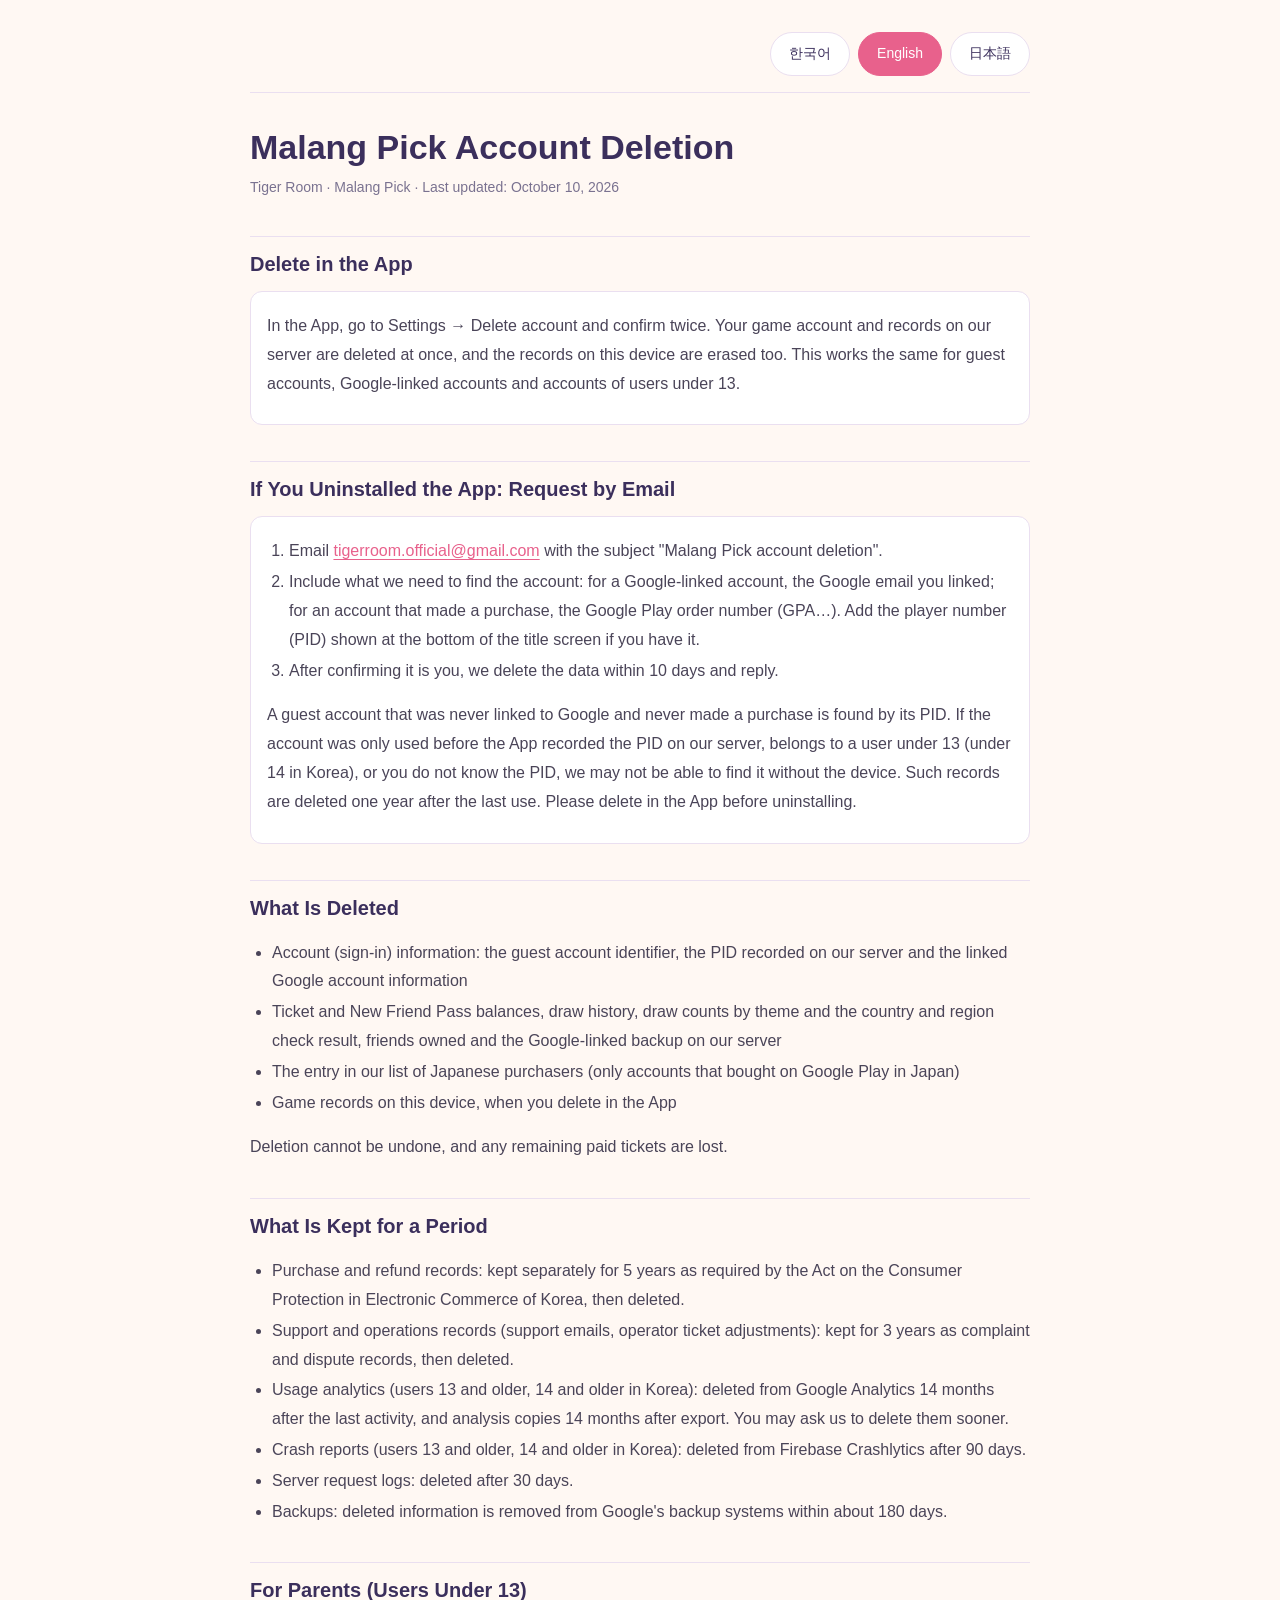
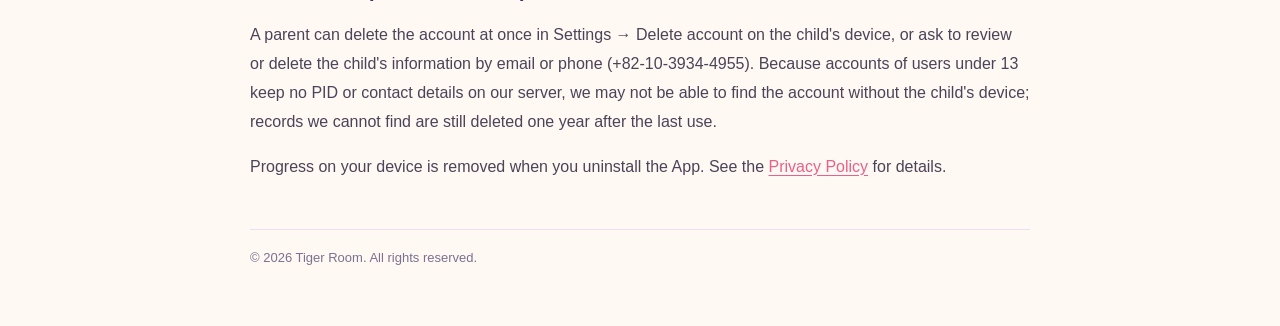
==== commit 1b809d11: "Privacy policy: analytics on by default for 13+ (14+ in Korea), ad measurement with Google Ads — eff" ====
--- a/account-deletion.html
+++ b/account-deletion.html
@@ -17,7 +17,7 @@
 
 <main id="ko" class="section" lang="ko">
 <h1>말랑픽 계정 삭제 안내</h1>
-<p class="updated">Tiger Room · 말랑픽(Malang Pick) · 최종 수정: 2026년 10월 ◯일</p>
+<p class="updated">Tiger Room · 말랑픽(Malang Pick) · 최종 수정: 2026년 10월 10일</p>
 
 <h2>앱에서 바로 삭제</h2>
 <div class="box">
@@ -60,7 +60,7 @@
 
 <main id="en" class="section" lang="en">
 <h1>Malang Pick Account Deletion</h1>
-<p class="updated">Tiger Room · Malang Pick · Last updated: October ◯, 2026</p>
+<p class="updated">Tiger Room · Malang Pick · Last updated: October 10, 2026</p>
 
 <h2>Delete in the App</h2>
 <div class="box">
@@ -105,7 +105,7 @@
      the Opus/Astra review (review/ja-store-web-decisions.md); "b219" lines are the same additions as privacy-policy section 8. The app opens this page with ?lang=ja from b219 (ShellAccountUI.OpenDeletionPage). -->
 <main id="ja" class="section" lang="ja">
 <h1>マランピック アカウント削除のご案内</h1>
-<p class="updated">Tiger Room · マランピック（Malang Pick） · 最終更新：2026年10月◯日</p>
+<p class="updated">Tiger Room · マランピック（Malang Pick） · 最終更新：2026年10月10日</p>
 
 <h2>アプリですぐに削除</h2>
 <div class="box">
